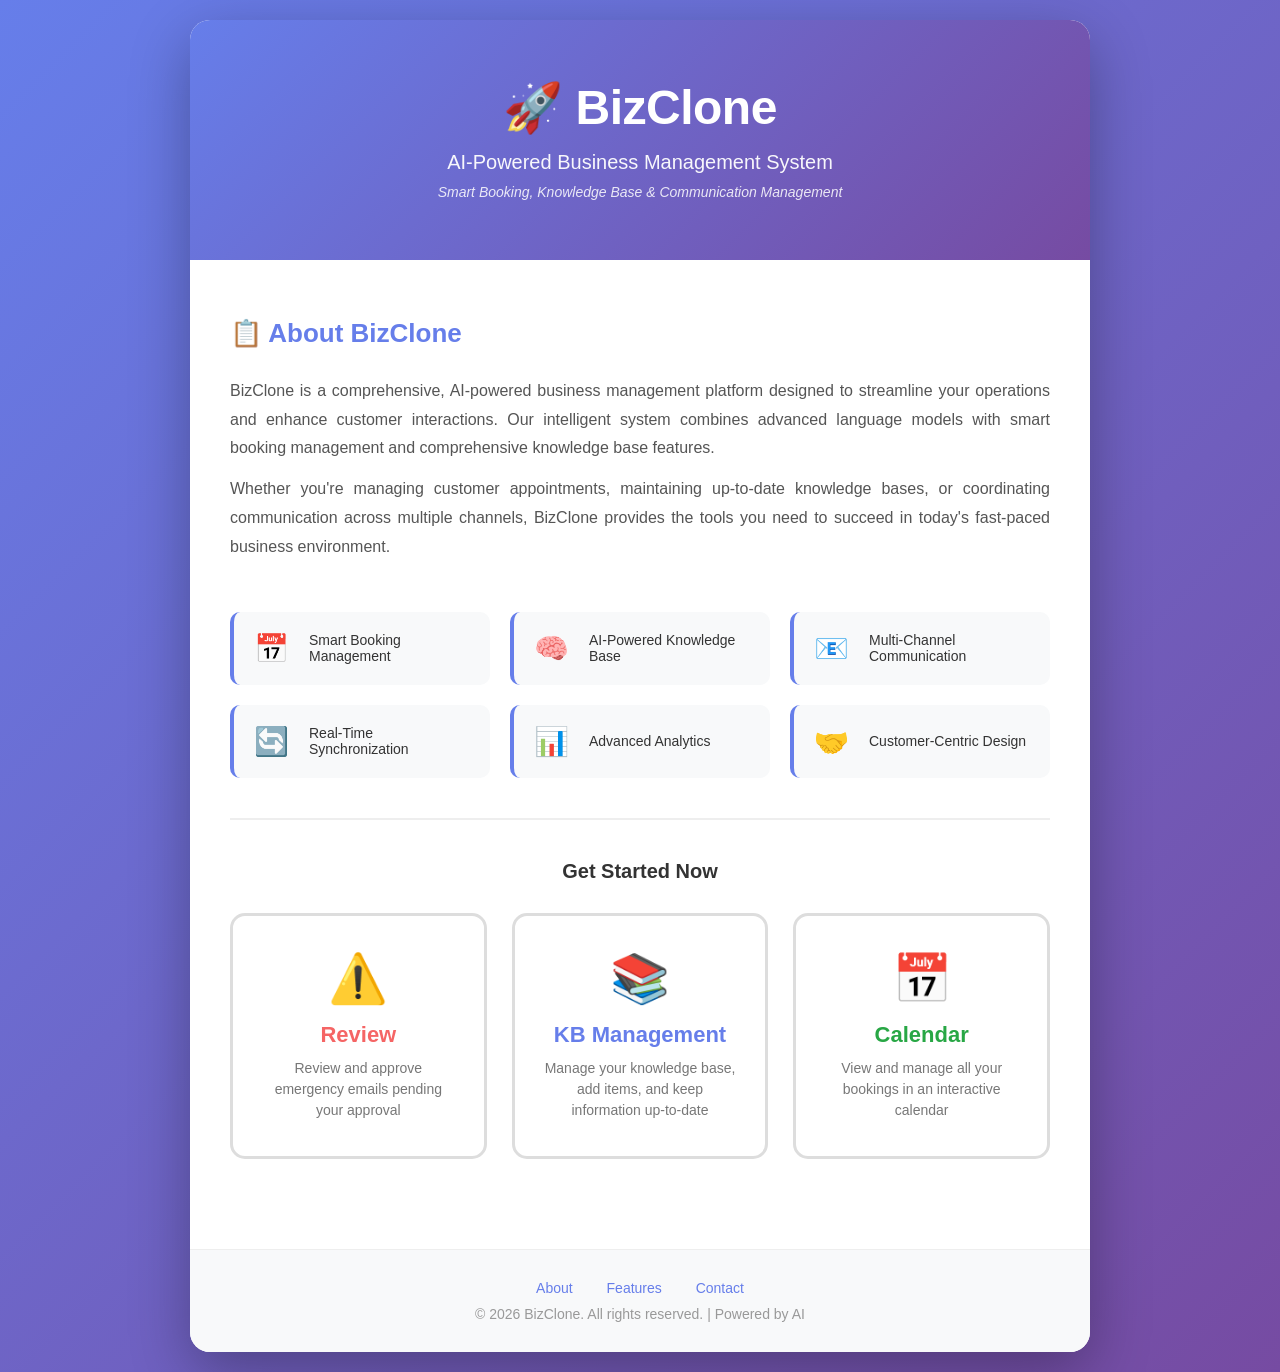
==== ui/templates/index.html @ 8c2fc9c5 "Integrate Google calendar and Outlook calendar API" ====
<!DOCTYPE html>
<html lang="en">
<head>
    <meta charset="UTF-8">
    <meta name="viewport" content="width=device-width, initial-scale=1.0">
    <title>BizClone - AI-Powered Business Management System</title>
    <style>
        * {
            margin: 0;
            padding: 0;
            box-sizing: border-box;
        }
        
        body {
            font-family: 'Segoe UI', Tahoma, Geneva, Verdana, sans-serif;
            background: linear-gradient(135deg, #667eea 0%, #764ba2 100%);
            min-height: 100vh;
            display: flex;
            align-items: center;
            justify-content: center;
            padding: 20px;
        }
        
        .container {
            background: white;
            border-radius: 20px;
            box-shadow: 0 20px 60px rgba(0, 0, 0, 0.3);
            overflow: hidden;
            max-width: 900px;
            width: 100%;
        }
        
        .header {
            background: linear-gradient(135deg, #667eea 0%, #764ba2 100%);
            color: white;
            padding: 60px 40px;
            text-align: center;
        }
        
        .header h1 {
            font-size: 48px;
            margin-bottom: 15px;
            font-weight: 700;
            letter-spacing: -0.5px;
        }
        
        .header .subtitle {
            font-size: 20px;
            opacity: 0.95;
            margin-bottom: 10px;
            font-weight: 500;
        }
        
        .header .tagline {
            font-size: 14px;
            opacity: 0.85;
            font-style: italic;
        }
        
        .content {
            padding: 50px 40px;
        }
        
        .intro-section {
            margin-bottom: 50px;
            line-height: 1.8;
        }
        
        .intro-section h2 {
            color: #667eea;
            font-size: 26px;
            margin-bottom: 20px;
            display: flex;
            align-items: center;
            gap: 10px;
        }
        
        .intro-section p {
            color: #555;
            font-size: 16px;
            margin-bottom: 12px;
            text-align: justify;
        }
        
        .features {
            display: grid;
            grid-template-columns: repeat(auto-fit, minmax(200px, 1fr));
            gap: 20px;
            margin-top: 25px;
            margin-bottom: 40px;
        }
        
        .feature-item {
            background: #f8f9fa;
            padding: 20px;
            border-radius: 10px;
            border-left: 4px solid #667eea;
            display: flex;
            align-items: center;
            gap: 15px;
        }
        
        .feature-item .icon {
            font-size: 28px;
            min-width: 40px;
        }
        
        .feature-item .text {
            color: #333;
            font-weight: 500;
            font-size: 14px;
        }
        
        .action-section {
            text-align: center;
            padding: 40px 0;
            border-top: 2px solid #eee;
        }
        
        .action-section h3 {
            color: #333;
            font-size: 20px;
            margin-bottom: 30px;
        }
        
        .button-group {
            display: grid;
            grid-template-columns: repeat(auto-fit, minmax(250px, 1fr));
            gap: 25px;
            margin-top: 30px;
        }
        
        .btn {
            display: flex;
            flex-direction: column;
            align-items: center;
            justify-content: center;
            padding: 35px 30px;
            background: white;
            border: 3px solid #ddd;
            border-radius: 15px;
            cursor: pointer;
            transition: all 0.3s ease;
            text-decoration: none;
            color: inherit;
            min-height: 200px;
        }
        
        .btn:hover {
            border-color: #667eea;
            box-shadow: 0 10px 30px rgba(102, 126, 234, 0.2);
            transform: translateY(-5px);
        }
        
        .btn.kb:hover {
            border-color: #667eea;
            background: linear-gradient(135deg, rgba(102, 126, 234, 0.05) 0%, rgba(118, 75, 162, 0.05) 100%);
        }
        
        .btn.calendar:hover {
            border-color: #28a745;
            background: linear-gradient(135deg, rgba(40, 167, 69, 0.05) 0%, rgba(39, 174, 96, 0.05) 100%);
        }
        
        .btn-icon {
            font-size: 48px;
            margin-bottom: 15px;
        }
        
        .btn-title {
            font-size: 22px;
            font-weight: 700;
            color: #333;
            margin-bottom: 10px;
        }
        
        .btn-description {
            font-size: 14px;
            color: #777;
            text-align: center;
            line-height: 1.5;
        }
        
        .kb .btn-title {
            color: #667eea;
        }
        
        .calendar .btn-title {
            color: #28a745;
        }

        .btn.review:hover {
            border-color: #f56565;
            background: linear-gradient(135deg, rgba(245, 101, 101, 0.05) 0%, rgba(229, 62, 62, 0.05) 100%);
        }

        .review .btn-title {
            color: #f56565;
        }

        .footer {
            background: #f8f9fa;
            padding: 30px 40px;
            text-align: center;
            border-top: 1px solid #eee;
            color: #999;
            font-size: 14px;
        }
        
        .footer-links {
            margin-bottom: 10px;
        }
        
        .footer-links a {
            color: #667eea;
            text-decoration: none;
            margin: 0 15px;
        }
        
        .footer-links a:hover {
            text-decoration: underline;
        }
        
        @media (max-width: 600px) {
            .header h1 {
                font-size: 32px;
            }
            
            .header .subtitle {
                font-size: 16px;
            }
            
            .content {
                padding: 30px 20px;
            }
            
            .button-group {
                grid-template-columns: 1fr;
            }
            
            .btn {
                min-height: 150px;
                padding: 25px 20px;
            }
            
            .btn-icon {
                font-size: 36px;
            }
            
            .btn-title {
                font-size: 18px;
            }
        }
    </style>
</head>
<body>
    <div class="container">
        <!-- Header -->
        <div class="header">
            <h1>🚀 BizClone</h1>
            <p class="subtitle">AI-Powered Business Management System</p>
            <p class="tagline">Smart Booking, Knowledge Base & Communication Management</p>
        </div>
        
        <!-- Main Content -->
        <div class="content">
            <!-- Introduction -->
            <section class="intro-section">
                <h2>📋 About BizClone</h2>
                <p>
                    BizClone is a comprehensive, AI-powered business management platform designed to streamline 
                    your operations and enhance customer interactions. Our intelligent system combines advanced 
                    language models with smart booking management and comprehensive knowledge base features.
                </p>
                <p>
                    Whether you're managing customer appointments, maintaining up-to-date knowledge bases, or coordinating 
                    communication across multiple channels, BizClone provides the tools you need to succeed in today's 
                    fast-paced business environment.
                </p>
            </section>
            
            <!-- Features -->
            <section class="features">
                <div class="feature-item">
                    <span class="icon">📅</span>
                    <span class="text">Smart Booking Management</span>
                </div>
                <div class="feature-item">
                    <span class="icon">🧠</span>
                    <span class="text">AI-Powered Knowledge Base</span>
                </div>
                <div class="feature-item">
                    <span class="icon">📧</span>
                    <span class="text">Multi-Channel Communication</span>
                </div>
                <div class="feature-item">
                    <span class="icon">🔄</span>
                    <span class="text">Real-Time Synchronization</span>
                </div>
                <div class="feature-item">
                    <span class="icon">📊</span>
                    <span class="text">Advanced Analytics</span>
                </div>
                <div class="feature-item">
                    <span class="icon">🤝</span>
                    <span class="text">Customer-Centric Design</span>
                </div>
            </section>
            
            <!-- Call to Action -->
            <section class="action-section">
                <h3>Get Started Now</h3>
                <div class="button-group">
                    <!-- Review Button -->
                    <a href="/review/" class="btn review">
                        <div class="btn-icon">⚠️</div>
                        <div class="btn-title">Review</div>
                        <div class="btn-description">Review and approve emergency emails pending your approval</div>
                    </a>
                    
                    <!-- KB Management Button -->
                    <a href="/kb/manage" class="btn kb">
                        <div class="btn-icon">📚</div>
                        <div class="btn-title">KB Management</div>
                        <div class="btn-description">Manage your knowledge base, add items, and keep information up-to-date</div>
                    </a>
                    
                    <!-- Calendar Button -->
                    <a href="/calendar/" class="btn calendar">
                        <div class="btn-icon">📅</div>
                        <div class="btn-title">Calendar</div>
                        <div class="btn-description">View and manage all your bookings in an interactive calendar</div>
                    </a>
                </div>
            </section>
        </div>
        
        <!-- Footer -->
        <div class="footer">
            <div class="footer-links">
                <a href="#about">About</a>
                <a href="#features">Features</a>
                <a href="#contact">Contact</a>
            </div>
            <p>&copy; 2026 BizClone. All rights reserved. | Powered by AI</p>
        </div>
    </div>
</body>
</html>
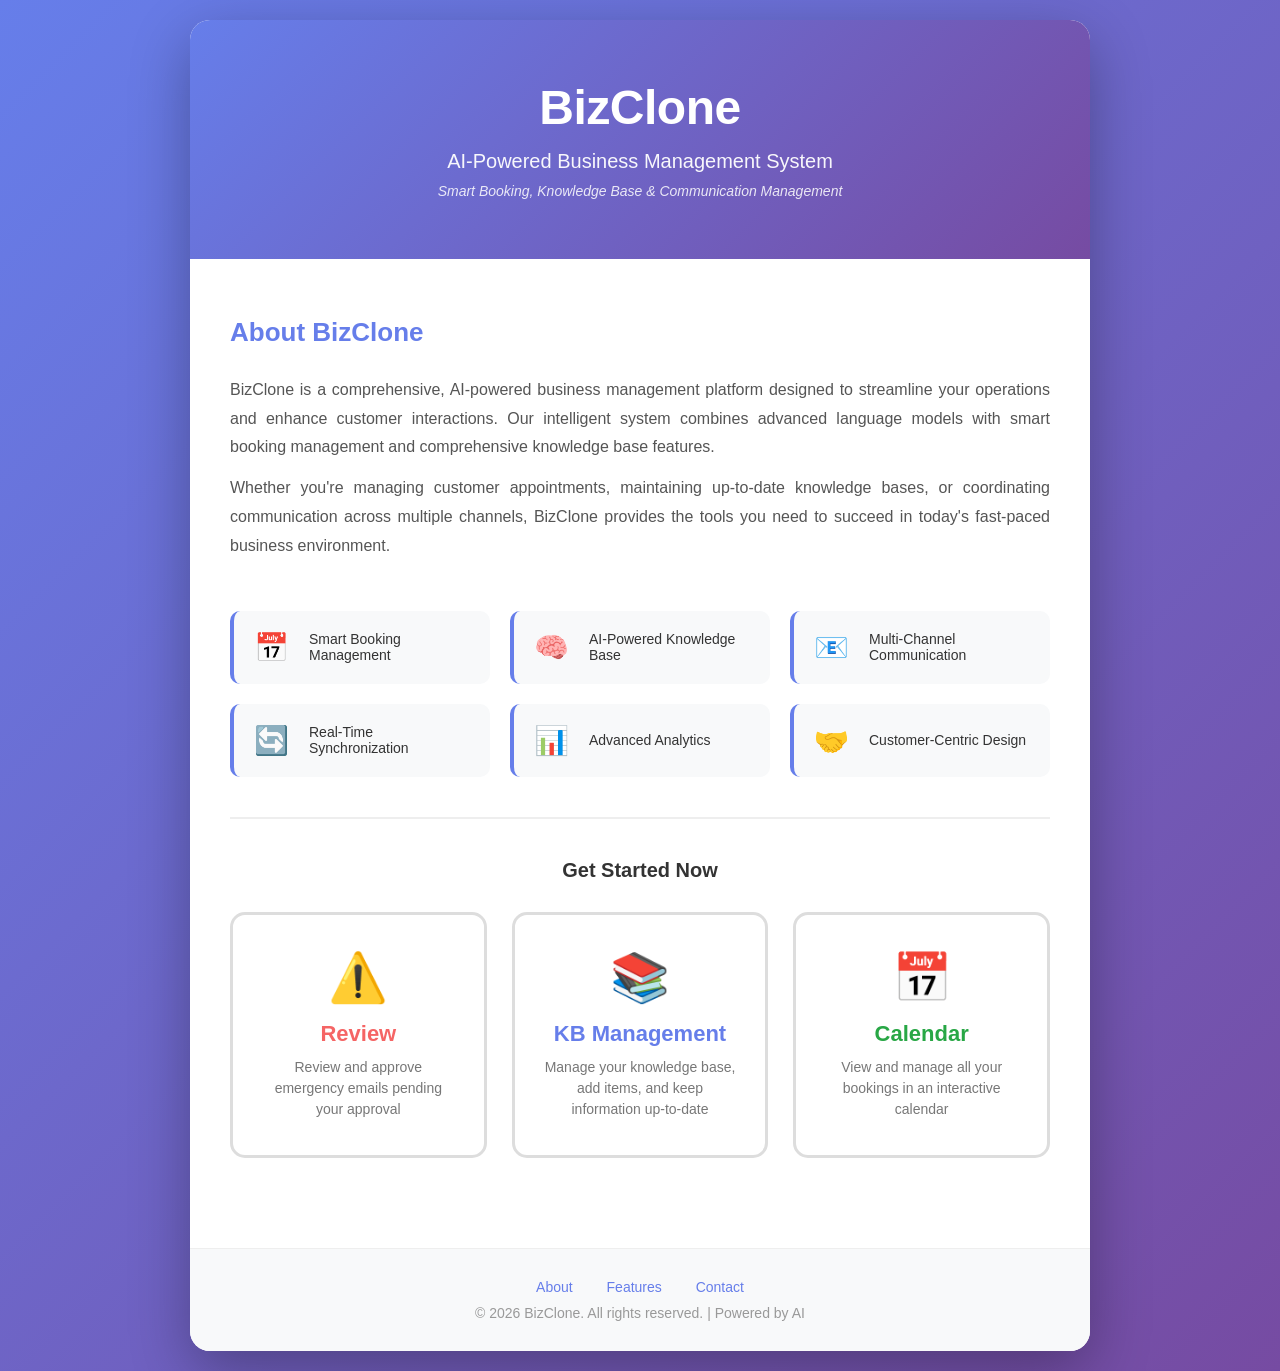
==== commit a0307ce8: "fix some bugs of appointment rescheduling and cancellation" ====
--- a/ui/templates/index.html
+++ b/ui/templates/index.html
@@ -257,7 +257,7 @@
     <div class="container">
         <!-- Header -->
         <div class="header">
-            <h1>🚀 BizClone</h1>
+            <h1>BizClone</h1>
             <p class="subtitle">AI-Powered Business Management System</p>
             <p class="tagline">Smart Booking, Knowledge Base & Communication Management</p>
         </div>
@@ -266,7 +266,7 @@
         <div class="content">
             <!-- Introduction -->
             <section class="intro-section">
-                <h2>📋 About BizClone</h2>
+                <h2>About BizClone</h2>
                 <p>
                     BizClone is a comprehensive, AI-powered business management platform designed to streamline 
                     your operations and enhance customer interactions. Our intelligent system combines advanced 
